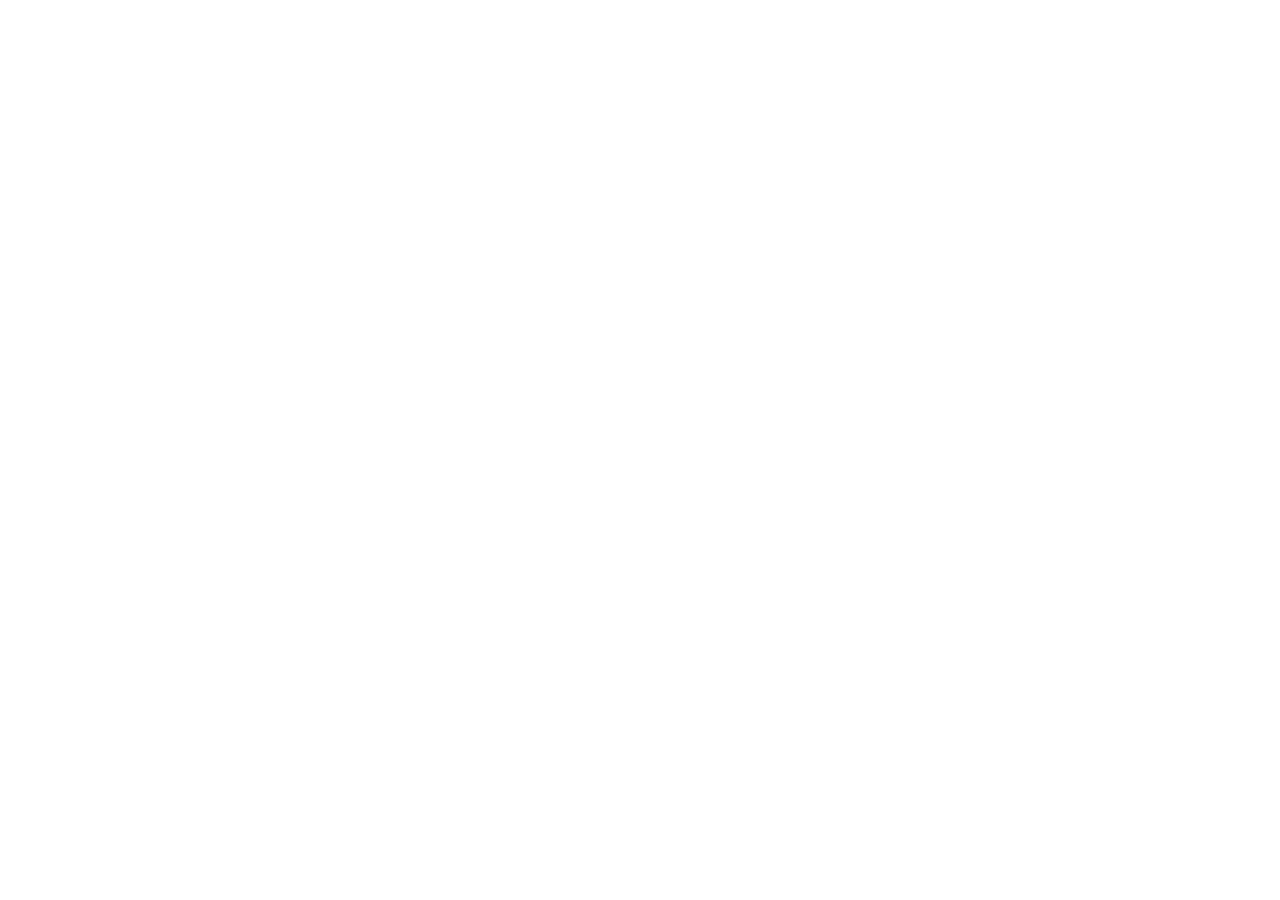
==== LaunchControl/index.html @ 58047528 "Adiciona codigo-fonte completo do LaunchControl" ====
<!doctype html><html lang="pt-BR"><head><meta charset="utf-8"><meta name="viewport" content="width=device-width,initial-scale=1"><title>LaunchControl | Gestão de Oficinas</title><link rel="stylesheet" href="/style.css"></head><body><div id="app"></div><script src="/app.js" defer></script></body></html>
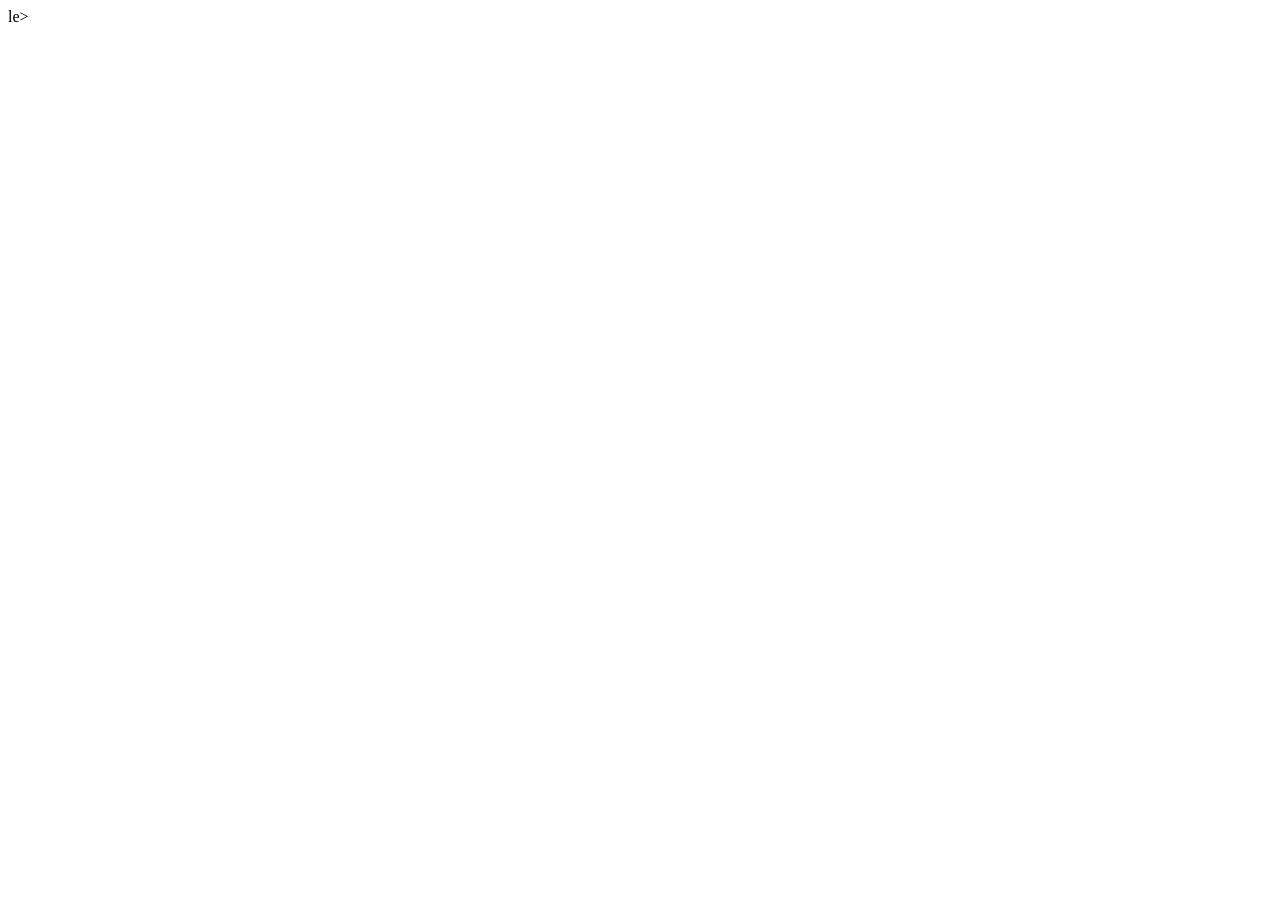
==== commit 9d296625: "Comentários no index" ====
--- a/LaunchControl/index.html
+++ b/LaunchControl/index.html
@@ -1 +1,60 @@
-<!doctype html><html lang="pt-BR"><head><meta charset="utf-8"><meta name="viewport" content="width=device-width,initial-scale=1"><title>LaunchControl | Gestão de Oficinas</title><link rel="stylesheet" href="/style.css"></head><body><div id="app"></div><script src="/app.js" defer></script></body></html>+
+<!DOCTYPE html>
+<html lang="pt-BR">
+<head>
+    <!--
+        Projeto: LaunchControl
+        Desenvolvedor: Gabriel Teodoro
+
+        Optei por manter o HTML organizado e separado
+        dos arquivos CSS e JavaScript para facilitar
+        a manutenção e a evolução do sistema.
+    -->
+
+    <meta charset="UTF-8">
+    <meta name="viewport" content="width=device-width, initial-scale=1.0">
+
+    <!--
+        Adicionei uma descrição do sistema para
+        identificar melhor sua finalidade e fornecer
+        informações sobre a aplicação.
+    -->
+    <meta
+        name="description"
+        content="LaunchControl - Sistema de gestão para oficinas automotivas."
+    >
+
+    <title>LaunchControl | Gestão de Oficinas Automotivas</title>
+
+    <!--
+        Mantive os estilos em um arquivo separado
+        porque isso facilita a padronização visual
+        e evita misturar apresentação com estrutura.
+    -->
+    <link rel="stylesheet" href="/style.css">
+</head>
+
+<body>
+    <!--
+        Decidi utilizar um elemento principal com id="app"
+        porque o JavaScript é responsável por renderizar
+        dinamicamente as telas do sistema.
+
+        Essa organização permite reutilizar componentes
+        e atualizar o conteúdo sem criar um HTML
+        diferente para cada funcionalidade.
+    -->
+    <div id="app"></div>
+
+    <!--
+        Utilizei o atributo defer para carregar o script
+        sem bloquear a leitura inicial do HTML.
+
+        O arquivo app.js concentra a lógica de interface,
+        enquanto o backend Java gerencia as regras
+        de negócio e a comunicação com o banco de dados.
+    -->
+    <script src="/app.js" defer></script>
+</body>
+</html>
+le><link rel="stylesheet" href="/style.css"></head><body><div id="app"></div><script src="/app.js" defer></script></body></html>
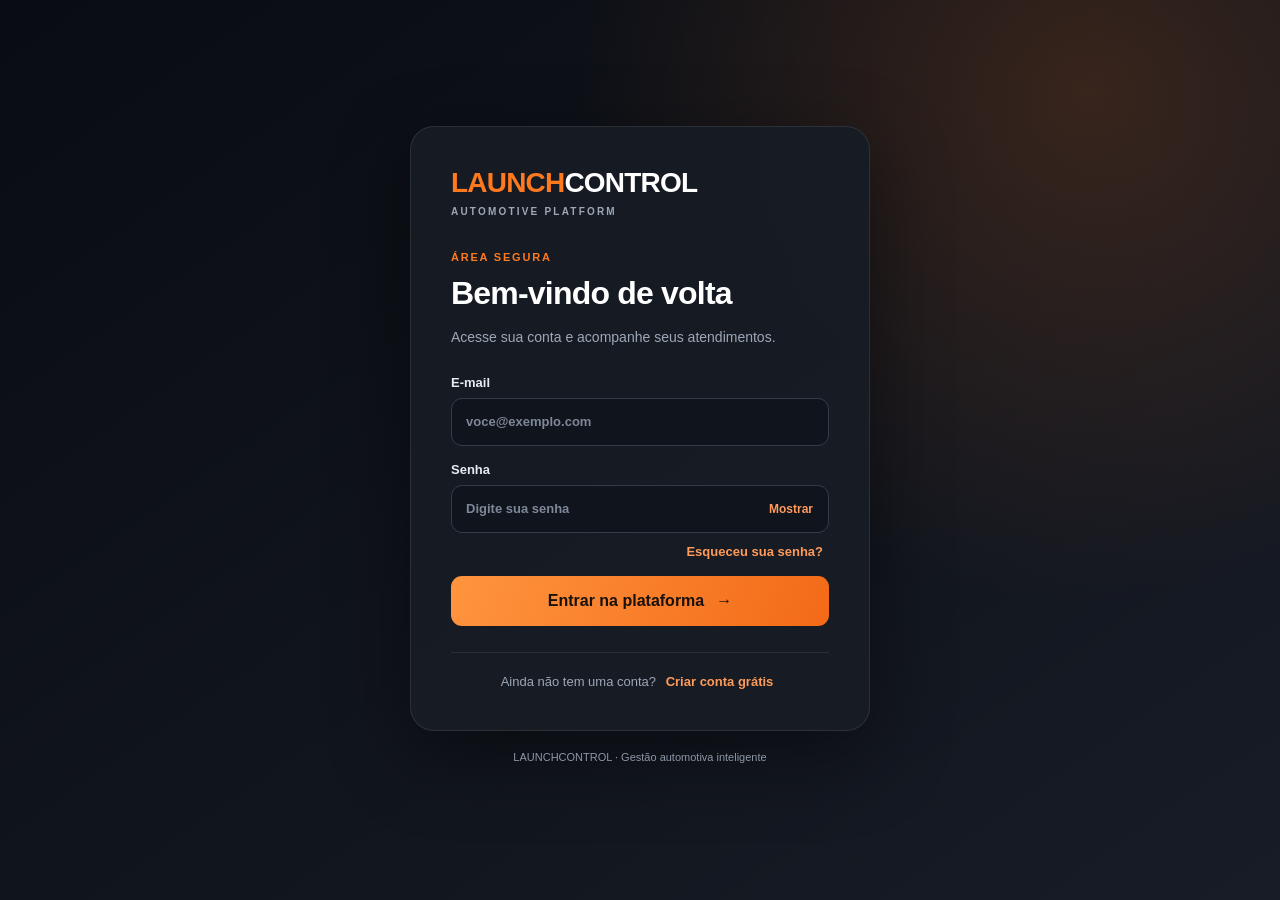
==== commit 037af42d: "Html reestruturado" ====
--- a/LaunchControl/index.html
+++ b/LaunchControl/index.html
@@ -3,58 +3,63 @@
 <html lang="pt-BR">
 <head>
     <!--
-        Projeto: LaunchControl
-        Desenvolvedor: Gabriel Teodoro
+        PROJETO: LaunchControl
+        Sistema de Gestão para Oficinas Automotivas
 
-        Optei por manter o HTML organizado e separado
-        dos arquivos CSS e JavaScript para facilitar
-        a manutenção e a evolução do sistema.
+        Estrutura principal do frontend.
+
+        O HTML foi mantido simples porque as telas
+        e funcionalidades do sistema são carregadas
+        dinamicamente pelo JavaScript.
     -->
 
     <meta charset="UTF-8">
-    <meta name="viewport" content="width=device-width, initial-scale=1.0">
 
     <!--
-        Adicionei uma descrição do sistema para
-        identificar melhor sua finalidade e fornecer
-        informações sobre a aplicação.
+        Permite que a interface se adapte
+        a computadores, tablets e celulares.
     -->
     <meta
-        name="description"
-        content="LaunchControl - Sistema de gestão para oficinas automotivas."
+        name="viewport"
+        content="width=device-width, initial-scale=1.0"
     >
 
-    <title>LaunchControl | Gestão de Oficinas Automotivas</title>
+    <!-- Título exibido na aba do navegador -->
+    <title>LaunchControl | Gestão Automotiva</title>
 
     <!--
-        Mantive os estilos em um arquivo separado
-        porque isso facilita a padronização visual
-        e evita misturar apresentação com estrutura.
+        Arquivo responsável pela aparência do sistema,
+        incluindo cores, formulários e responsividade.
     -->
-    <link rel="stylesheet" href="/style.css">
+    <link rel="stylesheet" href="./style.css">
 </head>
 
 <body>
     <!--
-        Decidi utilizar um elemento principal com id="app"
-        porque o JavaScript é responsável por renderizar
-        dinamicamente as telas do sistema.
+        ELEMENTO PRINCIPAL DA APLICAÇÃO
 
-        Essa organização permite reutilizar componentes
-        e atualizar o conteúdo sem criar um HTML
-        diferente para cada funcionalidade.
+        O JavaScript utiliza o identificador "app"
+        para apresentar as telas do LaunchControl.
+
+        Login, cadastro, dashboard, solicitações,
+        veículos, orçamentos e demais funcionalidades
+        são renderizados dentro deste elemento.
+
+        Essa estrutura permite navegar entre as telas
+        sem criar um arquivo HTML para cada página.
     -->
     <div id="app"></div>
 
     <!--
-        Utilizei o atributo defer para carregar o script
-        sem bloquear a leitura inicial do HTML.
+        JAVASCRIPT PRINCIPAL
 
-        O arquivo app.js concentra a lógica de interface,
-        enquanto o backend Java gerencia as regras
-        de negócio e a comunicação com o banco de dados.
+        Responsável pela comunicação com o backend,
+        autenticação, navegação e gerenciamento
+        das funcionalidades da interface.
+
+        O atributo defer permite carregar o script
+        sem bloquear o processamento do HTML.
     -->
-    <script src="/app.js" defer></script>
+    <script src="./app.js" defer></script>
 </body>
 </html>
-le><link rel="stylesheet" href="/style.css"></head><body><div id="app"></div><script src="/app.js" defer></script></body></html>
--- a/LaunchControl/style.css
+++ b/LaunchControl/style.css
@@ -0,0 +1,251 @@
+@import url('https://fonts.googleapis.com/css2?family=Inter:wght@400;500;600;700;800&display=swap');:root{font-family:Inter,Arial,sans-serif;color:#1e2531;background:#f4f5f8}*{box-sizing:border-box}body{margin:0}button,input,select,textarea{font:inherit}button{cursor:pointer}.login{min-height:100vh;background:#111827;display:grid;place-items:center;padding:20px}.auth{background:white;padding:34px;border-radius:18px;width:min(470px,100%);box-shadow:0 25px 70px #0006}.logo{font-size:25px;font-weight:800;color:#f97316}.logo span{color:#fff}.auth .logo span{color:#222}.muted{color:#7c8492;font-size:13px}.auth h1{font-size:22px}.field{display:grid;gap:7px;margin:13px 0;font-size:13px;font-weight:600}input,select,textarea{padding:12px;border:1px solid #d8dce4;border-radius:9px;background:white;width:100%;color:#202635}textarea{min-height:85px}.btn{border:0;background:#f97316;color:white;border-radius:9px;padding:11px 17px;font-weight:700}.btn:hover{background:#ea580c}.btn.secondary{background:#e9ebf0;color:#242936}.btn.danger{background:#b91c1c}.link{background:none;border:0;color:#ea580c;font-weight:700}.layout{display:flex;min-height:100vh}.sidebar{background:#151b26;color:#cbd2dd;width:245px;min-width:245px;padding:25px 14px}.sidebar .logo{padding:0 13px 28px}.nav{display:block;border:0;background:none;color:#b6bfcd;padding:13px 15px;width:100%;text-align:left;border-radius:10px;margin-bottom:4px}.nav:hover,.nav.active{background:#f97316;color:#fff}.main{flex:1;min-width:0}.top{display:flex;justify-content:space-between;align-items:center;background:white;padding:20px 30px;border-bottom:1px solid #e6e8ed;gap:12px}.content{padding:26px 30px;max-width:1400px;margin:auto}.heading{display:flex;justify-content:space-between;align-items:center;gap:12px;flex-wrap:wrap}.heading h1{font-size:25px;margin:4px 0 18px}.grid{display:grid;grid-template-columns:repeat(auto-fit,minmax(190px,1fr));gap:16px;margin-bottom:22px}.card,.panel{background:white;border:1px solid #e7e9ef;border-radius:13px;padding:21px;box-shadow:0 2px 7px #1e293b08}.card strong{display:block;font-size:29px;margin-top:12px;color:#f97316}.panel{margin-bottom:18px;overflow:auto}.panel h2{font-size:17px;margin:0 0 16px}table{width:100%;border-collapse:collapse;font-size:13px}th,td{padding:13px 10px;text-align:left;border-bottom:1px solid #edf0f4}th{color:#687386}td button{margin:2px}.pill{border-radius:99px;background:#fff1e7;color:#b45309;padding:5px 9px;font-size:11px;font-weight:700;white-space:nowrap}.empty{padding:28px;text-align:center;color:#7d8490}.formgrid{display:grid;grid-template-columns:repeat(auto-fit,minmax(190px,1fr));gap:0 16px}.notice{padding:12px;border-radius:9px;margin:10px 0;background:#fef3c7;color:#78350f}.notice.error{background:#fee2e2;color:#991b1b}.notice.ok{background:#dcfce7;color:#166534}.actions{display:flex;gap:8px;flex-wrap:wrap}.hidden{display:none!important}@media(max-width:760px){.layout{display:block}.sidebar{width:100%;padding:12px;display:flex;gap:5px;overflow:auto;align-items:center}.sidebar .logo{padding:5px 10px;font-size:18px}.nav{white-space:nowrap;width:auto;margin:0}.top,.content{padding:16px}.top{flex-wrap:wrap}}
+/* Ajuste do logo LaunchControl na barra lateral */
+.sidebar {
+    box-sizing: border-box;
+}
+
+.sidebar .logo,
+.sidebar .brand,
+.sidebar .brand-name {
+    font-size: 18px !important;
+    letter-spacing: -0.6px !important;
+    white-space: nowrap;
+}
+
+
+/* ==========================================
+   LAUNCHCONTROL — PREMIUM DESIGN SYSTEM
+   ========================================== */
+
+:root {
+  --lc-orange: #ff791f;
+  --lc-orange-hover: #ea6312;
+  --lc-dark: #0e1118;
+  --lc-surface: #171c25;
+  --lc-border: #343b48;
+  --lc-text: #f8fafc;
+  --lc-muted: #9da7b7;
+}
+
+/* LOGIN E CADASTRO */
+
+.login.lc-auth-page {
+  min-height: 100vh;
+  padding: 32px 16px;
+  display: flex;
+  flex-direction: column;
+  align-items: center;
+  justify-content: center;
+  background:
+    radial-gradient(
+      circle at 85% 10%,
+      rgba(255, 121, 31, 0.17),
+      transparent 38%
+    ),
+    linear-gradient(145deg, #090c12, #171c26);
+}
+
+.auth.lc-auth-card {
+  width: min(100%, 460px);
+  padding: 40px;
+  background: rgba(23, 28, 37, 0.97);
+  border: 1px solid rgba(255,255,255,0.09);
+  border-radius: 24px;
+  color: var(--lc-text);
+  box-shadow: 0 25px 80px rgba(0,0,0,0.45);
+}
+
+/* IDENTIDADE VISUAL */
+
+.lc-brand {
+  margin-bottom: 30px;
+}
+
+.lc-brand .logo {
+  font-size: clamp(21px, 5vw, 28px);
+  font-weight: 800;
+  letter-spacing: -0.8px;
+  white-space: nowrap;
+  color: var(--lc-orange);
+}
+
+.lc-brand .logo span {
+  color: #ffffff;
+}
+
+.lc-brand-caption {
+  display: block;
+  margin-top: 7px;
+  font-size: 10px;
+  font-weight: 700;
+  letter-spacing: 2.2px;
+  color: var(--lc-muted);
+}
+
+.lc-eyebrow {
+  color: var(--lc-orange);
+  font-size: 11px;
+  font-weight: 800;
+  letter-spacing: 1.8px;
+}
+
+.lc-auth-heading {
+  margin-bottom: 26px;
+}
+
+.lc-auth-heading h1 {
+  margin: 10px 0;
+  color: #ffffff;
+  font-size: clamp(25px, 5vw, 32px);
+  letter-spacing: -0.8px;
+}
+
+.lc-auth-heading p {
+  color: var(--lc-muted);
+  font-size: 14px;
+  line-height: 1.6;
+}
+
+/* FORMULÁRIOS */
+
+.lc-auth-form {
+  display: flex;
+  flex-direction: column;
+  gap: 16px;
+}
+
+.lc-auth-form .field {
+  display: flex;
+  flex-direction: column;
+  gap: 8px;
+  margin: 0;
+  color: #e6ebf3;
+  font-size: 13px;
+  font-weight: 600;
+}
+
+.lc-auth-form input,
+.lc-auth-form select {
+  width: 100%;
+  min-height: 48px;
+  padding: 12px 14px;
+  border: 1px solid var(--lc-border);
+  border-radius: 11px;
+  background: #10141c;
+  color: #ffffff;
+  outline: none;
+  transition: border-color .2s, box-shadow .2s;
+}
+
+.lc-auth-form input:focus,
+.lc-auth-form select:focus {
+  border-color: var(--lc-orange);
+  box-shadow: 0 0 0 3px rgba(255,121,31,.15);
+}
+
+.lc-auth-form input::placeholder {
+  color: #7e8898;
+}
+
+/* VISIBILIDADE DA SENHA */
+
+.lc-password-field {
+  display: flex;
+  position: relative;
+  align-items: center;
+}
+
+.lc-password-field input {
+  padding-right: 82px;
+}
+
+.lc-eye-button {
+  position: absolute;
+  right: 8px;
+  padding: 8px;
+  border: none;
+  background: transparent;
+  color: #ff9b5a;
+  font-size: 12px;
+  font-weight: 700;
+}
+
+/* RECUPERAÇÃO DE SENHA */
+
+.lc-forgot-row {
+  display: flex;
+  justify-content: flex-end;
+  margin-top: -6px;
+}
+
+.lc-auth-card .link {
+  color: #ff9b5a;
+  background: transparent;
+  border: none;
+  font-size: 13px;
+  font-weight: 700;
+}
+
+.lc-auth-card .link:hover {
+  color: #ffc096;
+  text-decoration: underline;
+}
+
+/* BOTÃO PRINCIPAL */
+
+.lc-auth-card .lc-submit {
+  width: 100%;
+  min-height: 50px;
+  display: flex;
+  justify-content: center;
+  align-items: center;
+  gap: 12px;
+  padding: 12px 18px;
+  border: none;
+  border-radius: 11px;
+  background: linear-gradient(110deg, #ff943f, #f36a17);
+  color: #18110c;
+  font-weight: 800;
+  transition: transform .2s, filter .2s;
+}
+
+.lc-auth-card .lc-submit:hover {
+  background: linear-gradient(110deg, #ffa052, #ff791f);
+  transform: translateY(-2px);
+}
+
+.lc-auth-card .lc-submit:disabled {
+  opacity: .6;
+  cursor: wait;
+}
+
+/* RODAPÉ */
+
+.lc-auth-footer {
+  margin-top: 26px;
+  padding-top: 20px;
+  border-top: 1px solid rgba(255,255,255,.09);
+  text-align: center;
+  color: var(--lc-muted);
+  font-size: 13px;
+}
+
+.lc-auth-bottom {
+  margin-top: 20px;
+  color: #8d97a6;
+  font-size: 11px;
+  text-align: center;
+}
+
+/* RESPONSIVIDADE */
+
+@media (max-width: 480px) {
+  .auth.lc-auth-card {
+    padding: 26px 20px;
+    border-radius: 18px;
+  }
+
+  .lc-brand .logo {
+    font-size: 22px;
+  }
+}
